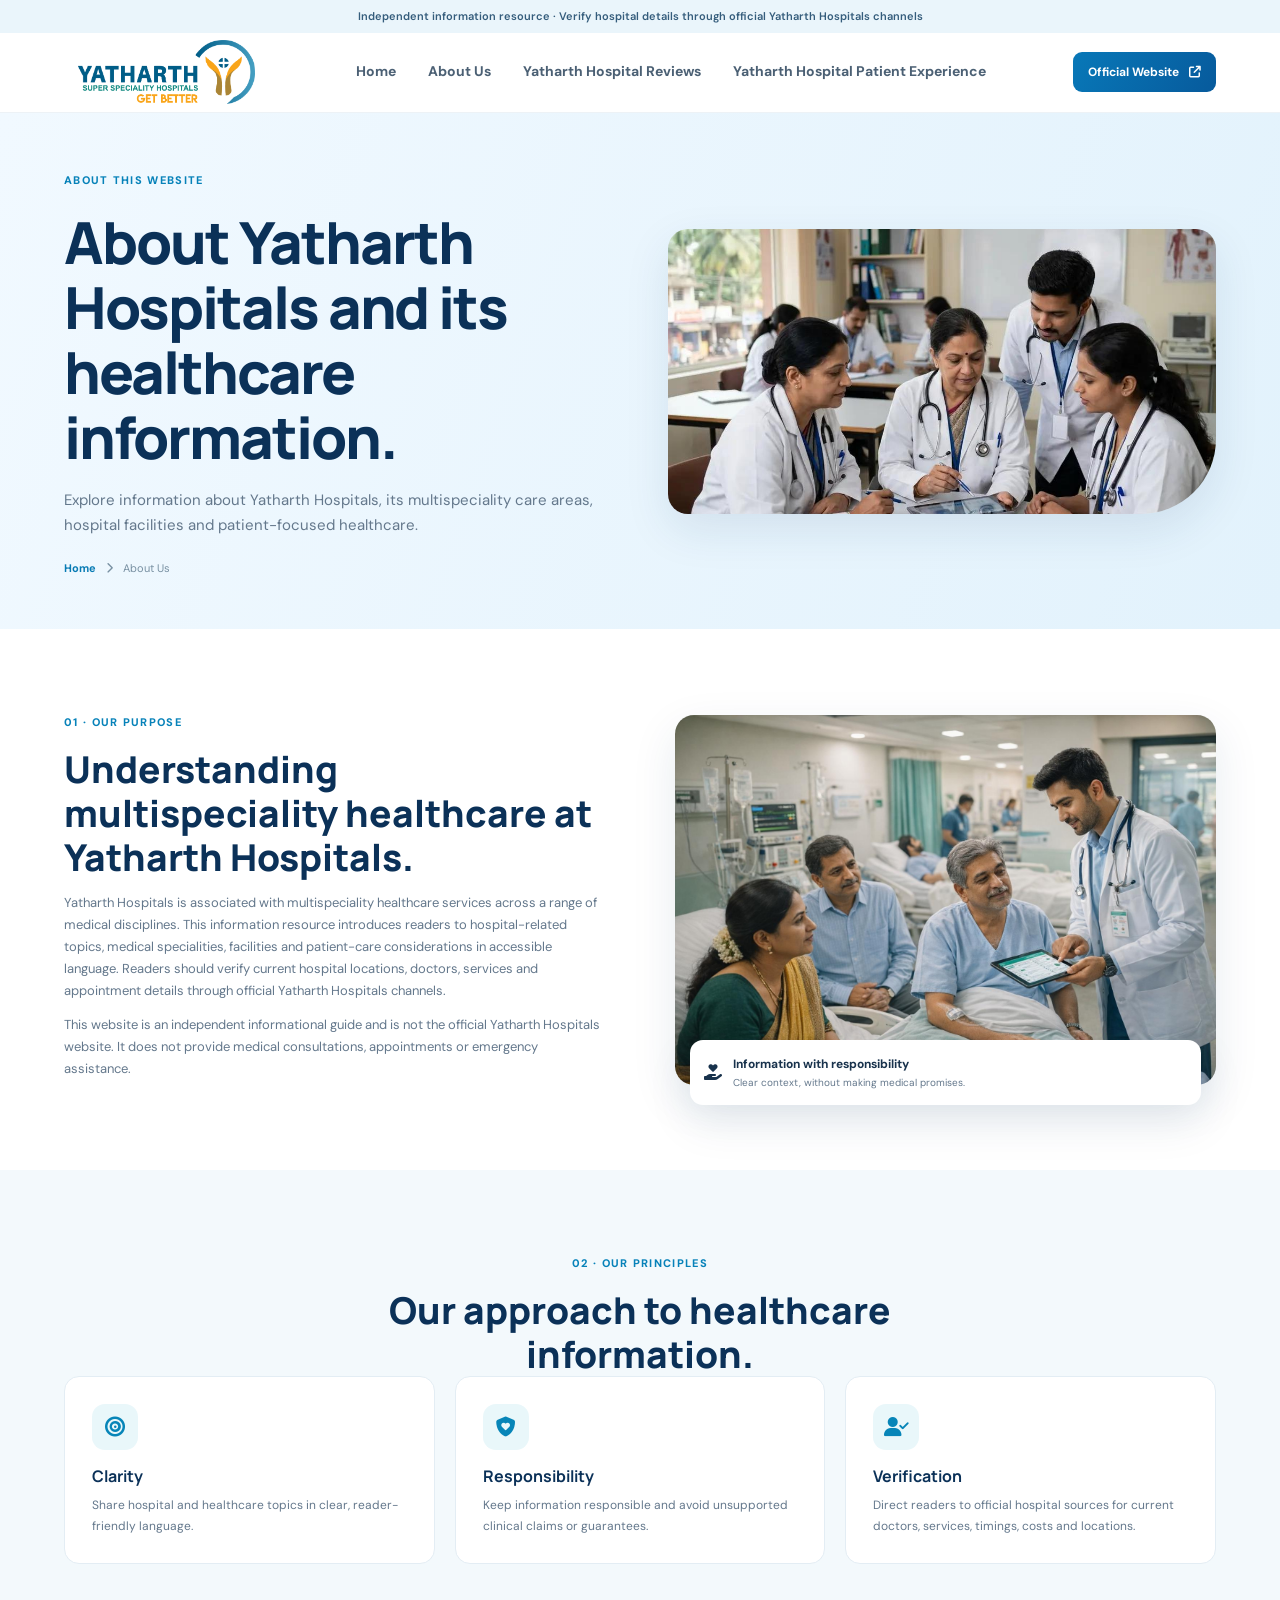
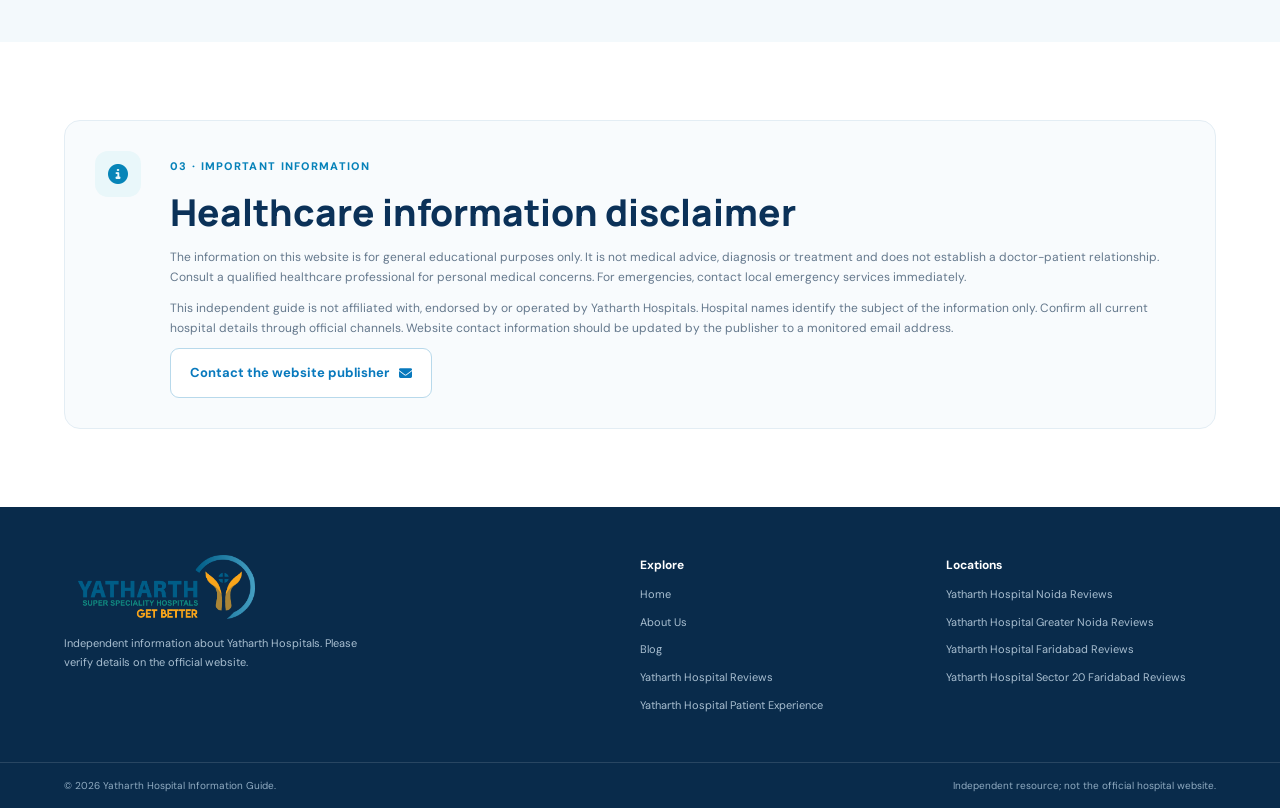
==== about.html @ f22d20ec "Add files via upload" ====
<!DOCTYPE html><html lang="en"><head><meta charset="UTF-8"><meta name="viewport" content="width=device-width, initial-scale=1.0"><meta name="description" content="Independent guide to understanding hospital services, specialities and patient information related to Yatharth Hospitals."><meta name="theme-color" content="#0b3158"><title>About Us | Yatharth Hospital Information Guide</title><link rel="preconnect" href="https://fonts.googleapis.com"><link rel="preconnect" href="https://fonts.gstatic.com" crossorigin><link href="https://fonts.googleapis.com/css2?family=DM+Sans:wght@400;500;600;700&family=Manrope:wght@400;500;600;700;800&display=swap" rel="stylesheet"><link rel="stylesheet" href="https://cdnjs.cloudflare.com/ajax/libs/font-awesome/6.5.2/css/all.min.css"><link rel="stylesheet" href="style.css"></head><body><div class="notice">Independent information resource · Verify hospital details through official Yatharth Hospitals channels</div><header class="site-header"><div class="container nav-wrap"><a class="brand" href="index.html"><img class="brand-logo" src="assets/yatharth-logo.png" alt="Yatharth Hospitals"></a><button class="menu-toggle" aria-label="Open menu" aria-expanded="false"><i class="fa-solid fa-bars"></i></button><nav class="nav-links"><a href="index.html">Home</a><a href="about.html">About Us</a><a href="reviews.html">Yatharth Hospital Reviews</a><a href="patient-experience.html">Yatharth Hospital Patient Experience</a></nav><a class="button button-small nav-cta" href="https://www.yatharthhospitals.com/" target="_blank" rel="noopener">Official Website <i class="fa-solid fa-arrow-up-right-from-square"></i></a></div></header><main><section class="inner-hero"><div class="container inner-hero-grid"><div><span class="eyebrow">About this website</span><h1>About Yatharth Hospitals and its healthcare information.</h1><p>Explore information about Yatharth Hospitals, its multispeciality care areas, hospital facilities and patient-focused healthcare.</p><div class="breadcrumbs"><a href="index.html">Home</a><i class="fa-solid fa-chevron-right"></i><span>About Us</span></div></div><div class="inner-hero-image"><img src="assets/medical-team.jpg" alt="Indian doctors collaborating on a patient care plan"></div></div></section>
<section class="section"><div class="container split-section"><div class="section-copy"><span class="eyebrow">01 · Our purpose</span><h2>Understanding multispeciality healthcare at Yatharth Hospitals.</h2><p>Yatharth Hospitals is associated with multispeciality healthcare services across a range of medical disciplines. This information resource introduces readers to hospital-related topics, medical specialities, facilities and patient-care considerations in accessible language. Readers should verify current hospital locations, doctors, services and appointment details through official Yatharth Hospitals channels.</p><p>This website is an independent informational guide and is not the official Yatharth Hospitals website. It does not provide medical consultations, appointments or emergency assistance.</p></div><div class="section-image"><img src="assets/patient-care.jpg" alt="Indian doctor speaking with a patient and family in hospital"><div class="image-caption"><i class="fa-solid fa-hand-holding-heart"></i><span><strong>Information with responsibility</strong><small>Clear context, without making medical promises.</small></span></div></div></div></section>
<section class="section section-tint"><div class="container"><div class="section-heading centered"><div><span class="eyebrow">02 · Our principles</span><h2>Our approach to healthcare information.</h2></div></div><div class="values-grid"><article class="value-card"><span class="topic-icon"><i class="fa-solid fa-bullseye"></i></span><h3>Clarity</h3><p>Share hospital and healthcare topics in clear, reader-friendly language.</p></article><article class="value-card"><span class="topic-icon"><i class="fa-solid fa-shield-heart"></i></span><h3>Responsibility</h3><p>Keep information responsible and avoid unsupported clinical claims or guarantees.</p></article><article class="value-card"><span class="topic-icon"><i class="fa-solid fa-user-check"></i></span><h3>Verification</h3><p>Direct readers to official hospital sources for current doctors, services, timings, costs and locations.</p></article></div></div></section>
<section class="section" id="disclaimer"><div class="container disclaimer-box"><span class="disclaimer-icon"><i class="fa-solid fa-circle-info"></i></span><div><span class="eyebrow">03 · Important information</span><h2>Healthcare information disclaimer</h2><p>The information on this website is for general educational purposes only. It is not medical advice, diagnosis or treatment and does not establish a doctor-patient relationship. Consult a qualified healthcare professional for personal medical concerns. For emergencies, contact local emergency services immediately.</p><p>This independent guide is not affiliated with, endorsed by or operated by Yatharth Hospitals. Hospital names identify the subject of the information only. Confirm all current hospital details through official channels. Website contact information should be updated by the publisher to a monitored email address.</p><a class="button button-outline" href="mailto:hello@example.com" id="contact">Contact the website publisher <i class="fa-solid fa-envelope"></i></a></div></div></section></main><footer class="site-footer"><div class="container footer-main"><div class="footer-brand"><a class="brand brand-light" href="index.html"><img class="brand-logo" src="assets/yatharth-logo.png" alt="Yatharth Hospitals"></a><p>Independent information about Yatharth Hospitals. Please verify details on the official website.</p></div><div class="footer-col"><h4>Explore</h4><a href="index.html">Home</a><a href="about.html">About Us</a><a href="blog.html">Blog</a><a href="reviews.html">Yatharth Hospital Reviews</a><a href="patient-experience.html">Yatharth Hospital Patient Experience</a></div><div class="footer-col"><h4>Locations</h4><a href="yatharth-hospital-noida-reviews.html">Yatharth Hospital Noida Reviews</a><a href="yatharth-hospital-greater-noida-reviews.html">Yatharth Hospital Greater Noida Reviews</a><a href="yatharth-hospital-faridabad-reviews.html">Yatharth Hospital Faridabad Reviews</a><a href="yatharth-hospital-sector-20-faridabad-reviews.html">Yatharth Hospital Sector 20 Faridabad Reviews</a></div></div><div class="footer-bottom"><div class="container"><span>© 2026 Yatharth Hospital Information Guide.</span><span>Independent resource; not the official hospital website.</span></div></footer><script src="script.js"></script></body></html>
---- style.css ----
:root{--navy:#0b3158;--blue:#0879bd;--cyan:#28b5c4;--ink:#18324c;--muted:#64788c;--pale:#eff7fc;--line:#e3edf4;--shadow:0 16px 45px rgba(15,62,99,.10)}*{box-sizing:border-box;margin:0;padding:0}html{scroll-behavior:smooth}body{font-family:"DM Sans",sans-serif;color:var(--ink);line-height:1.7}img{display:block;width:100%;object-fit:cover}a{color:inherit;text-decoration:none}.container{width:min(1160px,90%);margin:auto}.notice{background:#eaf5fb;color:#355d7c;text-align:center;font-size:11px;font-weight:600;padding:7px}.site-header{height:80px;background:#fff;border-bottom:1px solid #edf2f6;position:sticky;top:0;z-index:20}.nav-wrap{height:100%;display:flex;align-items:center;justify-content:space-between;gap:20px}.brand{display:flex;align-items:center;gap:10px;color:var(--navy);font:800 19px Manrope}.brand-logo{width:205px;height:auto;max-height:64px;object-fit:contain}.brand-logo-image{display:block;width:176px;height:auto;max-height:62px;object-fit:contain}.brand-name small{display:block;font:600 10px "DM Sans";letter-spacing:.6px;color:#68839a}.nav-links{display:flex;gap:32px}.nav-links a{font-size:14px;font-weight:700;color:#4b6074}.nav-links a:hover{color:var(--blue)}.button{display:inline-flex;align-items:center;gap:10px;padding:13px 19px;border-radius:9px;background:linear-gradient(120deg,#0878b8,#075a9c);color:white;font-size:13px;font-weight:700}.button-small{padding:10px 15px;font-size:12px}.button-outline{background:white;color:var(--blue);border:1px solid #b8d9eb}.button-white{background:white;color:var(--navy)}.menu-toggle{display:none}.hero,.inner-hero,.blog-hero{background:linear-gradient(110deg,#f1f9ff,#e2f2fc);padding:68px 0}.hero-grid,.inner-hero-grid,.blog-hero-grid{display:grid;grid-template-columns:1fr 1fr;gap:55px;align-items:center}.eyebrow{color:#0782b9;text-transform:uppercase;letter-spacing:1.3px;font-size:11px;font-weight:800}.hero h1,.inner-hero h1,.blog-hero h1{font:800 clamp(38px,5vw,58px)/1.12 Manrope;color:var(--navy);letter-spacing:-2px;margin:18px 0}.hero h1 span,.blog-hero h1 span{color:#0781b9}.lead,.hero p,.inner-hero p,.blog-hero p{font-size:15px;color:var(--muted);max-width:570px}.hero-actions{display:flex;align-items:center;gap:22px;margin-top:25px;flex-wrap:wrap}.text-link{font-size:13px;font-weight:800;color:var(--navy)}.hero-proof{display:flex;align-items:center;gap:12px;margin-top:32px}.proof-icon,.topic-icon,.feature-icon,.disclaimer-icon,.empty-icon{width:46px;height:46px;border-radius:13px;background:#e9f7fa;color:#0785b8;display:grid;place-items:center;font-size:20px}.hero-proof strong,.hero-proof small{display:block}.hero-proof strong{font-size:12px}.hero-proof small{font-size:11px;color:var(--muted)}.hero-visual{position:relative}.hero-visual>img{height:410px;border-radius:24px 24px 90px 24px;box-shadow:var(--shadow)}.floating-card,.image-caption{position:absolute;background:#fff;border-radius:13px;padding:14px;box-shadow:var(--shadow);display:flex;align-items:center;gap:11px}.floating-card{left:-25px;bottom:25px}.float-icon{width:38px;height:38px;border-radius:10px;background:#e9f7fa;color:#0785b8;display:grid;place-items:center}.floating-card strong,.floating-card small,.image-caption strong,.image-caption small{display:block}.floating-card strong,.image-caption strong{font-size:12px}.floating-card small,.image-caption small{font-size:10px;color:var(--muted)}.section{padding:78px 0}.section-tint{background:#f3f9fc}.section-heading{display:flex;justify-content:space-between;align-items:end;gap:30px;margin-bottom:30px}.section-heading h2,.section-copy h2,.disclaimer-box h2{font:800 clamp(27px,3vw,37px)/1.2 Manrope;color:var(--navy);margin:12px 0}.section-heading>p{max-width:420px;font-size:13px;color:var(--muted)}.topic-grid{display:grid;grid-template-columns:repeat(4,1fr);gap:17px}.topic-card,.value-card{border:1px solid var(--line);border-radius:15px;padding:23px;background:white}.topic-icon{margin-bottom:15px}.topic-card h3,.value-card h3,.feature-card h3{font:700 16px Manrope;color:var(--navy);margin-bottom:8px}.topic-card p,.value-card p,.feature-card p{font-size:12px;color:var(--muted)}.small-note{font-size:10px;color:#7b8e9e;margin-top:17px}.split-section{display:grid;grid-template-columns:1fr 1fr;align-items:center;gap:70px}.section-image{position:relative}.section-image>img{height:370px;border-radius:19px;box-shadow:var(--shadow)}.image-caption{left:15px;right:15px;bottom:-20px}.section-copy p{font-size:13px;color:var(--muted);margin:12px 0}.check-list{list-style:none;margin:20px 0 25px;display:grid;gap:9px}.check-list li{font-size:12px;font-weight:600;color:#405a70}.check-list i{color:#0a9ca9;margin-right:8px}.feature-grid{display:grid;grid-template-columns:repeat(3,1fr);gap:20px}.feature-card{border:1px solid var(--line);border-radius:15px;overflow:hidden;background:white}.feature-card>img{height:175px}.feature-card>div{padding:20px}.feature-icon{margin-top:-42px;position:relative;border:4px solid white;box-sizing:content-box}.cta-band{background:linear-gradient(110deg,#07528b,#087fb1);padding:38px 0;color:white}.cta-inner{display:flex;align-items:center;gap:22px}.cta-symbol{width:56px;height:56px;flex:none;border-radius:16px;background:#ffffff25;display:grid;place-items:center;font-size:24px}.cta-inner>div:nth-child(2){flex:1}.eyebrow-light{color:#c4edf1}.cta-inner h2{font:700 22px/1.3 Manrope;margin:5px 0}.cta-inner p{font-size:12px;color:#d9eaf4}.site-footer{background:#092b4b;color:#d4e2ee}.footer-main{padding:48px 0;display:grid;grid-template-columns:2fr 1fr 1fr;gap:35px}.brand-light{color:white}.brand-light .brand-name small{color:#9bb8cf}.footer-brand p{max-width:300px;color:#a9bfd1;font-size:11px;margin-top:15px}.footer-col{display:flex;flex-direction:column;gap:9px}.footer-col h4{font-size:12px;color:white}.footer-col>a{font-size:11px;color:#a9bfd1}.socials{display:flex;gap:9px}.socials a{width:31px;height:31px;border-radius:8px;background:#ffffff18;display:grid;place-items:center}.footer-bottom{border-top:1px solid #ffffff20;padding:14px 0}.footer-bottom .container{display:flex;justify-content:space-between;gap:15px;font-size:10px;color:#90abc1}.inner-hero,.blog-hero{padding:52px 0}.inner-hero-image img,.blog-hero-image img{height:285px;border-radius:20px 20px 75px 20px;box-shadow:var(--shadow)}.breadcrumbs{display:flex;gap:10px;align-items:center;font-size:11px;color:#7890a2;margin-top:20px}.breadcrumbs a{color:#087bb4;font-weight:700}.values-grid{display:grid;grid-template-columns:repeat(3,1fr);gap:20px}.centered{display:block;text-align:center}.centered h2{margin-bottom:0}.value-card{padding:27px}.disclaimer-box{display:grid;grid-template-columns:55px 1fr;gap:20px;border:1px solid var(--line);border-radius:16px;padding:30px;background:#f8fbfd}.disclaimer-box p{font-size:12px;color:var(--muted);margin:10px 0}.coming-soon{display:inline-block;margin-top:14px;padding:4px 9px;background:#eaf5fb;color:#087bb4;border-radius:20px;font-size:10px;font-weight:800}.empty-state{text-align:center;background:#f5f9fc;border:1px dashed #b9d1e1;border-radius:18px;padding:38px 20px;margin-top:30px}.empty-icon{margin:0 auto 12px;width:55px;height:55px}.empty-state h3{font:700 18px Manrope;color:var(--navy)}.empty-state p{font-size:12px;color:var(--muted);max-width:560px;margin:8px auto 0}
@media(max-width:850px){.topic-grid{grid-template-columns:repeat(2,1fr)}.hero-grid,.inner-hero-grid,.blog-hero-grid,.split-section{gap:30px}.footer-main{grid-template-columns:2fr 1fr 1fr}.footer-col:last-child{grid-column:auto}}
@media(max-width:650px){.site-header{height:68px}.brand{font-size:16px}.brand-logo{width:165px;max-height:52px}.menu-toggle{display:grid;place-items:center;border:0;background:#edf7fc;color:var(--navy);width:40px;height:40px;border-radius:9px;font-size:18px;margin-left:auto}.nav-cta{display:none}.nav-links{display:none;position:absolute;top:62px;left:5%;right:5%;padding:14px;background:white;border:1px solid var(--line);border-radius:12px;box-shadow:var(--shadow);flex-direction:column;gap:13px}.nav-links.open{display:flex}.hero,.inner-hero,.blog-hero{padding:42px 0}.hero-grid,.inner-hero-grid,.blog-hero-grid,.split-section{grid-template-columns:1fr}.hero h1,.inner-hero h1,.blog-hero h1{font-size:39px}.hero-visual>img{height:280px}.floating-card{left:-8px}.section{padding:55px 0}.section-heading{display:block}.section-heading>p{margin-top:10px}.topic-grid,.feature-grid,.values-grid{grid-template-columns:1fr}.section-image>img{height:280px}.cta-inner{align-items:flex-start;flex-wrap:wrap}.cta-inner>div:nth-child(2){flex:1 1 70%}.cta-inner .button{margin-left:76px}.footer-main{grid-template-columns:1fr 1fr;gap:25px}.footer-brand{grid-column:1/3}.footer-col:last-child{grid-column:auto}.footer-bottom .container{display:grid}.disclaimer-box{grid-template-columns:1fr;padding:22px}}

/* Supplied Yatharth Hospitals branding and locally provided hospital photography */
.brand{gap:0}.brand-logo-image{object-position:left center}.hero-visual>img,.section-image>img,.inner-hero-image img,.blog-hero-image img{object-position:center center}

/* Official logo supplied by the site owner */
.brand-logo{display:block;width:205px;height:auto;max-height:64px;object-fit:contain}.brand{gap:0}
@media(max-width:650px){.brand-logo{width:165px;max-height:52px}}
/* Keep the three practical-information cards icon-led instead of repeating the same building photo. */
.feature-card>img{display:none}.feature-card>div{padding:22px}.feature-icon{margin-top:0;border:0;box-sizing:border-box}

/* Review and patient-experience pages: additive styles */
.review-preview{background:#f6fbfe}.review-card-grid{display:grid;grid-template-columns:repeat(4,minmax(0,1fr));gap:17px}.review-card{background:#fff;border:1px solid var(--line);border-radius:15px;padding:22px;box-shadow:0 8px 25px rgba(15,62,99,.05)}.review-stars{display:block;color:#f2a900;letter-spacing:2px;font-size:17px;margin-bottom:10px}.review-card h3{font:700 15px Manrope;color:var(--navy);margin-bottom:7px}.review-card p{font-size:12px;color:var(--muted)}.review-card small{display:block;margin-top:12px;font-size:10px;color:#8798a7}.review-action{display:flex;justify-content:center;margin-top:26px}.location-review-hero{background:linear-gradient(110deg,#f1f9ff,#e2f2fc);padding:58px 0}.location-review-grid{display:grid;grid-template-columns:1.1fr .9fr;gap:50px;align-items:center}.location-review-grid h1{font:800 clamp(34px,4vw,50px)/1.12 Manrope;color:var(--navy);letter-spacing:-1.4px;margin:16px 0}.location-review-grid p{font-size:14px;color:var(--muted);max-width:620px}.location-review-image img{height:350px;border-radius:20px 20px 70px 20px;box-shadow:var(--shadow)}.review-note{font-size:10px!important;margin-top:18px}.location-review-list{display:grid;gap:20px}.location-review-card{display:grid;grid-template-columns:260px 1fr;gap:25px;align-items:center;border:1px solid var(--line);border-radius:16px;overflow:hidden;background:#fff}.location-review-card img{height:210px}.location-review-card>div{padding:20px 22px 20px 0}.location-review-card h3{font:700 20px Manrope;color:var(--navy);margin:8px 0}.location-review-card p{font-size:12px;color:var(--muted);margin-bottom:15px}.centered{max-width:720px;margin:0 auto;text-align:center}.centered p{margin:14px auto!important}.centered .button{margin-top:10px}@media(max-width:900px){.review-card-grid{grid-template-columns:repeat(2,minmax(0,1fr))}.location-review-grid{grid-template-columns:1fr;gap:28px}.location-review-image img{height:300px}}@media(max-width:600px){.review-card-grid{grid-template-columns:1fr}.location-review-card{grid-template-columns:1fr}.location-review-card img{height:220px}.location-review-card>div{padding:0 20px 20px}.location-review-grid h1{font-size:34px}.location-review-image img{height:240px}}
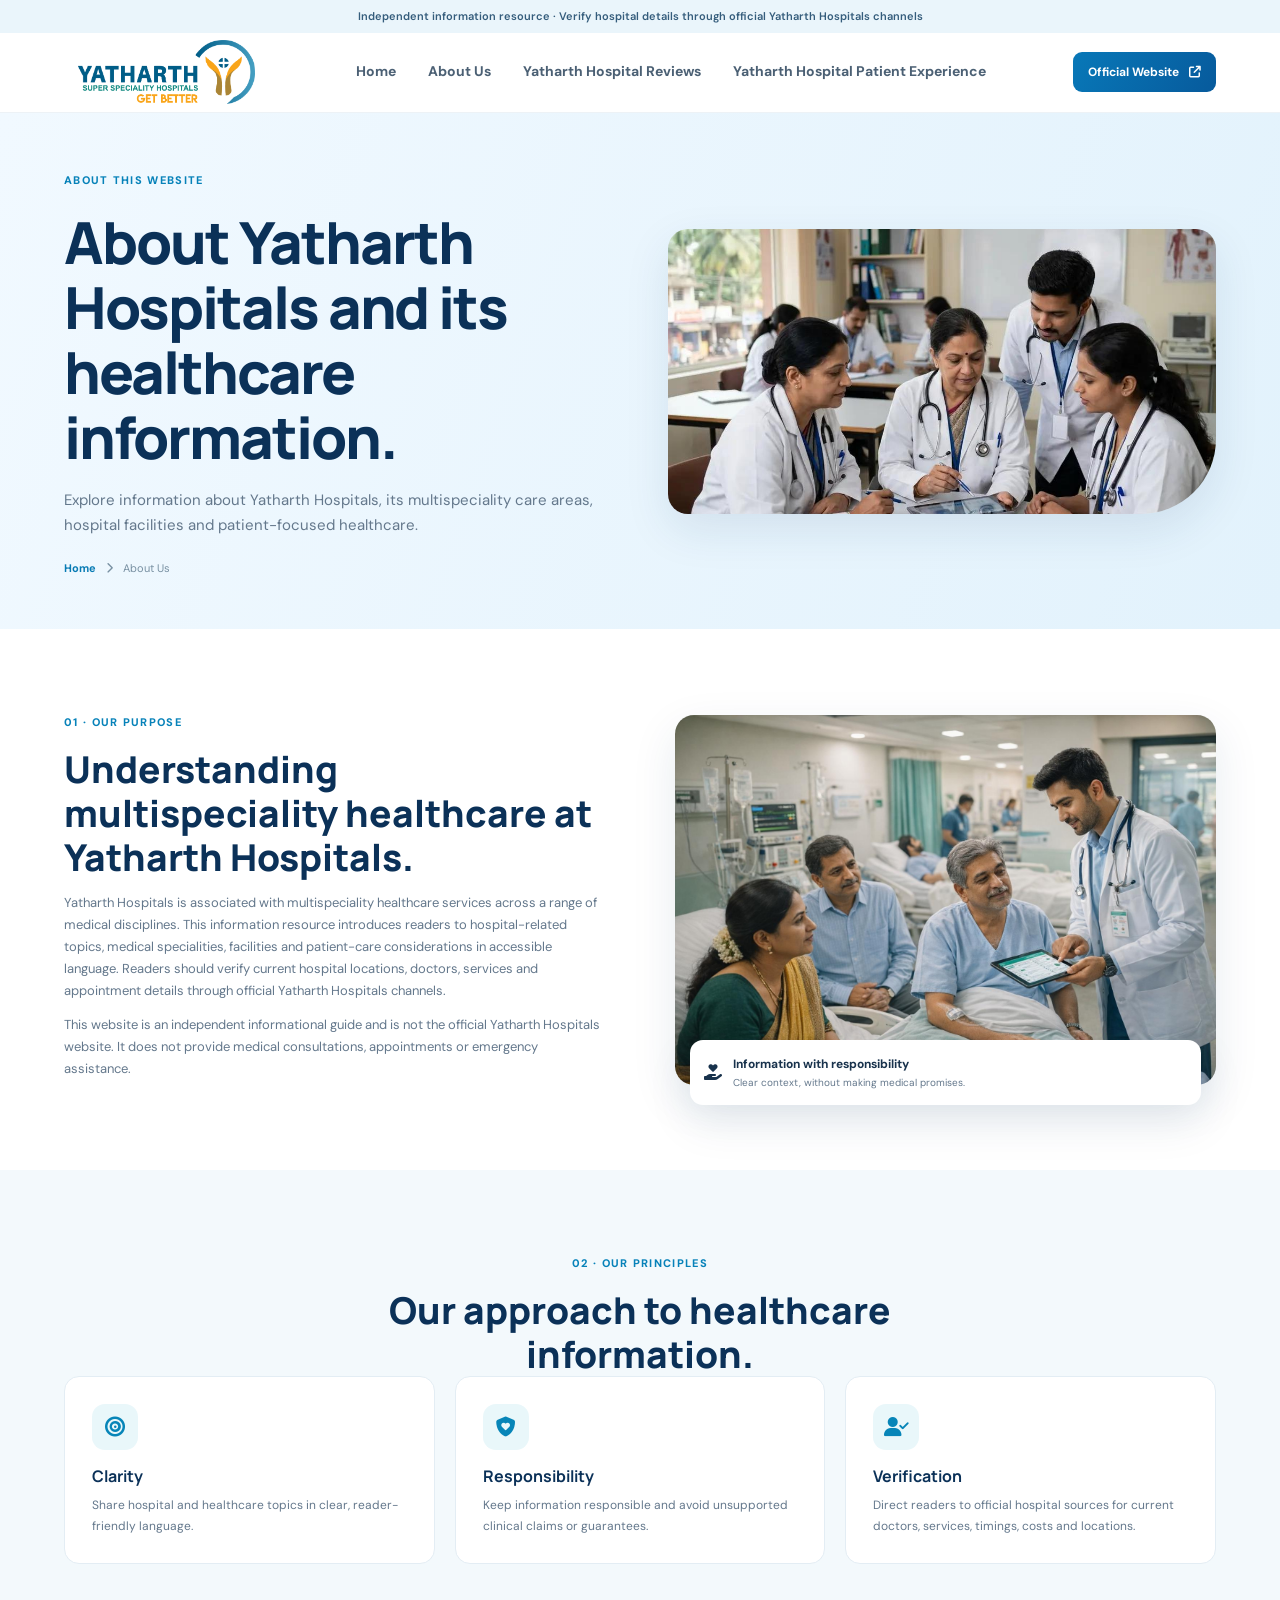
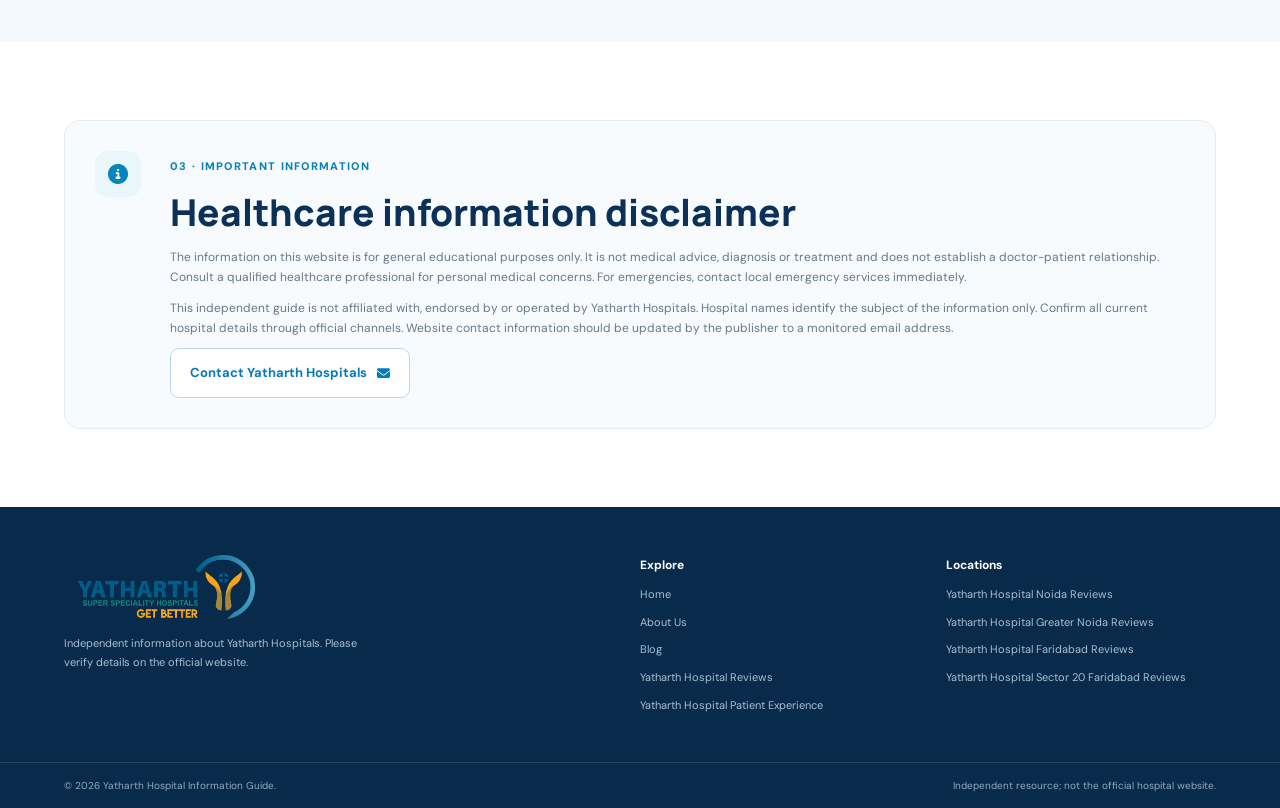
==== commit 5fc3257d: "Update about.html" ====
--- a/about.html
+++ b/about.html
@@ -1,4 +1,4 @@
 <!DOCTYPE html><html lang="en"><head><meta charset="UTF-8"><meta name="viewport" content="width=device-width, initial-scale=1.0"><meta name="description" content="Independent guide to understanding hospital services, specialities and patient information related to Yatharth Hospitals."><meta name="theme-color" content="#0b3158"><title>About Us | Yatharth Hospital Information Guide</title><link rel="preconnect" href="https://fonts.googleapis.com"><link rel="preconnect" href="https://fonts.gstatic.com" crossorigin><link href="https://fonts.googleapis.com/css2?family=DM+Sans:wght@400;500;600;700&family=Manrope:wght@400;500;600;700;800&display=swap" rel="stylesheet"><link rel="stylesheet" href="https://cdnjs.cloudflare.com/ajax/libs/font-awesome/6.5.2/css/all.min.css"><link rel="stylesheet" href="style.css"></head><body><div class="notice">Independent information resource · Verify hospital details through official Yatharth Hospitals channels</div><header class="site-header"><div class="container nav-wrap"><a class="brand" href="index.html"><img class="brand-logo" src="assets/yatharth-logo.png" alt="Yatharth Hospitals"></a><button class="menu-toggle" aria-label="Open menu" aria-expanded="false"><i class="fa-solid fa-bars"></i></button><nav class="nav-links"><a href="index.html">Home</a><a href="about.html">About Us</a><a href="reviews.html">Yatharth Hospital Reviews</a><a href="patient-experience.html">Yatharth Hospital Patient Experience</a></nav><a class="button button-small nav-cta" href="https://www.yatharthhospitals.com/" target="_blank" rel="noopener">Official Website <i class="fa-solid fa-arrow-up-right-from-square"></i></a></div></header><main><section class="inner-hero"><div class="container inner-hero-grid"><div><span class="eyebrow">About this website</span><h1>About Yatharth Hospitals and its healthcare information.</h1><p>Explore information about Yatharth Hospitals, its multispeciality care areas, hospital facilities and patient-focused healthcare.</p><div class="breadcrumbs"><a href="index.html">Home</a><i class="fa-solid fa-chevron-right"></i><span>About Us</span></div></div><div class="inner-hero-image"><img src="assets/medical-team.jpg" alt="Indian doctors collaborating on a patient care plan"></div></div></section>
 <section class="section"><div class="container split-section"><div class="section-copy"><span class="eyebrow">01 · Our purpose</span><h2>Understanding multispeciality healthcare at Yatharth Hospitals.</h2><p>Yatharth Hospitals is associated with multispeciality healthcare services across a range of medical disciplines. This information resource introduces readers to hospital-related topics, medical specialities, facilities and patient-care considerations in accessible language. Readers should verify current hospital locations, doctors, services and appointment details through official Yatharth Hospitals channels.</p><p>This website is an independent informational guide and is not the official Yatharth Hospitals website. It does not provide medical consultations, appointments or emergency assistance.</p></div><div class="section-image"><img src="assets/patient-care.jpg" alt="Indian doctor speaking with a patient and family in hospital"><div class="image-caption"><i class="fa-solid fa-hand-holding-heart"></i><span><strong>Information with responsibility</strong><small>Clear context, without making medical promises.</small></span></div></div></div></section>
 <section class="section section-tint"><div class="container"><div class="section-heading centered"><div><span class="eyebrow">02 · Our principles</span><h2>Our approach to healthcare information.</h2></div></div><div class="values-grid"><article class="value-card"><span class="topic-icon"><i class="fa-solid fa-bullseye"></i></span><h3>Clarity</h3><p>Share hospital and healthcare topics in clear, reader-friendly language.</p></article><article class="value-card"><span class="topic-icon"><i class="fa-solid fa-shield-heart"></i></span><h3>Responsibility</h3><p>Keep information responsible and avoid unsupported clinical claims or guarantees.</p></article><article class="value-card"><span class="topic-icon"><i class="fa-solid fa-user-check"></i></span><h3>Verification</h3><p>Direct readers to official hospital sources for current doctors, services, timings, costs and locations.</p></article></div></div></section>
-<section class="section" id="disclaimer"><div class="container disclaimer-box"><span class="disclaimer-icon"><i class="fa-solid fa-circle-info"></i></span><div><span class="eyebrow">03 · Important information</span><h2>Healthcare information disclaimer</h2><p>The information on this website is for general educational purposes only. It is not medical advice, diagnosis or treatment and does not establish a doctor-patient relationship. Consult a qualified healthcare professional for personal medical concerns. For emergencies, contact local emergency services immediately.</p><p>This independent guide is not affiliated with, endorsed by or operated by Yatharth Hospitals. Hospital names identify the subject of the information only. Confirm all current hospital details through official channels. Website contact information should be updated by the publisher to a monitored email address.</p><a class="button button-outline" href="mailto:hello@example.com" id="contact">Contact the website publisher <i class="fa-solid fa-envelope"></i></a></div></div></section></main><footer class="site-footer"><div class="container footer-main"><div class="footer-brand"><a class="brand brand-light" href="index.html"><img class="brand-logo" src="assets/yatharth-logo.png" alt="Yatharth Hospitals"></a><p>Independent information about Yatharth Hospitals. Please verify details on the official website.</p></div><div class="footer-col"><h4>Explore</h4><a href="index.html">Home</a><a href="about.html">About Us</a><a href="blog.html">Blog</a><a href="reviews.html">Yatharth Hospital Reviews</a><a href="patient-experience.html">Yatharth Hospital Patient Experience</a></div><div class="footer-col"><h4>Locations</h4><a href="yatharth-hospital-noida-reviews.html">Yatharth Hospital Noida Reviews</a><a href="yatharth-hospital-greater-noida-reviews.html">Yatharth Hospital Greater Noida Reviews</a><a href="yatharth-hospital-faridabad-reviews.html">Yatharth Hospital Faridabad Reviews</a><a href="yatharth-hospital-sector-20-faridabad-reviews.html">Yatharth Hospital Sector 20 Faridabad Reviews</a></div></div><div class="footer-bottom"><div class="container"><span>© 2026 Yatharth Hospital Information Guide.</span><span>Independent resource; not the official hospital website.</span></div></footer><script src="script.js"></script></body></html>+<section class="section" id="disclaimer"><div class="container disclaimer-box"><span class="disclaimer-icon"><i class="fa-solid fa-circle-info"></i></span><div><span class="eyebrow">03 · Important information</span><h2>Healthcare information disclaimer</h2><p>The information on this website is for general educational purposes only. It is not medical advice, diagnosis or treatment and does not establish a doctor-patient relationship. Consult a qualified healthcare professional for personal medical concerns. For emergencies, contact local emergency services immediately.</p><p>This independent guide is not affiliated with, endorsed by or operated by Yatharth Hospitals. Hospital names identify the subject of the information only. Confirm all current hospital details through official channels. Website contact information should be updated by the publisher to a monitored email address.</p><a class="button button-outline" href="https://www.yatharthhospitals.com/contact" id="contact">Contact Yatharth Hospitals <i class="fa-solid fa-envelope"></i></a></div></div></section></main><footer class="site-footer"><div class="container footer-main"><div class="footer-brand"><a class="brand brand-light" href="index.html"><img class="brand-logo" src="assets/yatharth-logo.png" alt="Yatharth Hospitals"></a><p>Independent information about Yatharth Hospitals. Please verify details on the official website.</p></div><div class="footer-col"><h4>Explore</h4><a href="index.html">Home</a><a href="about.html">About Us</a><a href="blog.html">Blog</a><a href="reviews.html">Yatharth Hospital Reviews</a><a href="patient-experience.html">Yatharth Hospital Patient Experience</a></div><div class="footer-col"><h4>Locations</h4><a href="yatharth-hospital-noida-reviews.html">Yatharth Hospital Noida Reviews</a><a href="yatharth-hospital-greater-noida-reviews.html">Yatharth Hospital Greater Noida Reviews</a><a href="yatharth-hospital-faridabad-reviews.html">Yatharth Hospital Faridabad Reviews</a><a href="yatharth-hospital-sector-20-faridabad-reviews.html">Yatharth Hospital Sector 20 Faridabad Reviews</a></div></div><div class="footer-bottom"><div class="container"><span>© 2026 Yatharth Hospital Information Guide.</span><span>Independent resource; not the official hospital website.</span></div></footer><script src="script.js"></script></body></html>
